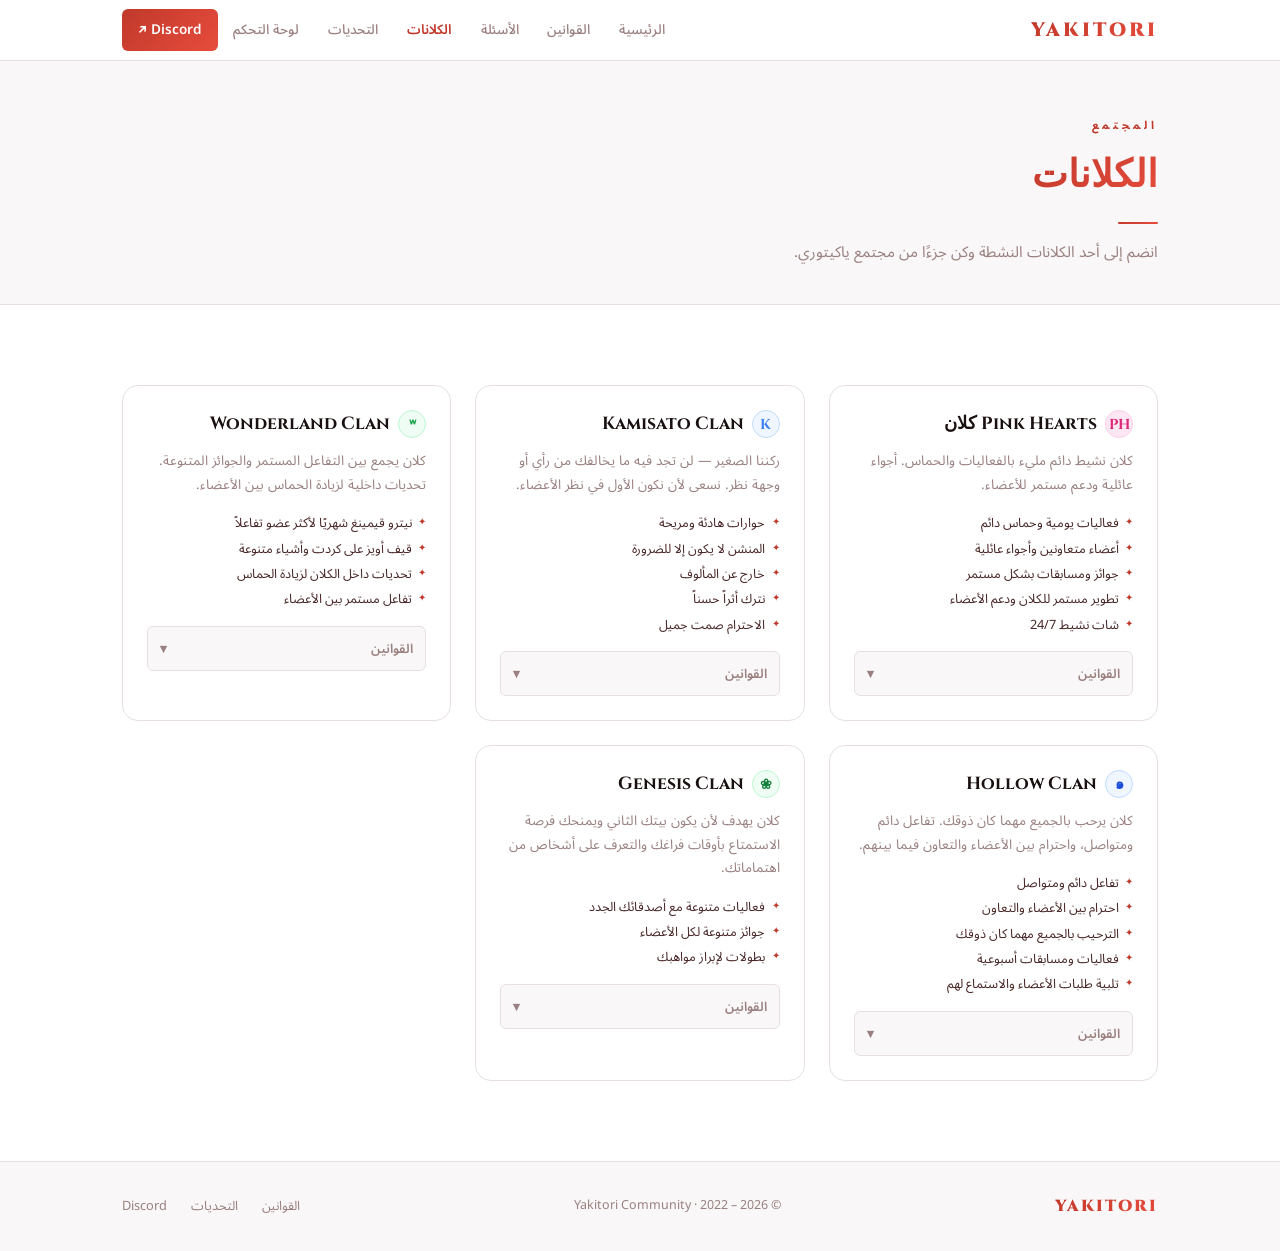
==== clans.html @ ee735bf2 "Create clans.html" ====
<!DOCTYPE html>
<html lang="ar" dir="rtl">
<head>
<meta charset="UTF-8">
<meta name="viewport" content="width=device-width,initial-scale=1">
<title>Yakitori — الكلانات</title>
<link rel="stylesheet" href="styles.css">
</head>
<body>

<nav>
  <div class="nav-inner">
    <a href="index.html" class="nav-logo">YAKITORI</a>
    <ul class="nav-links">
      <li><a href="index.html">الرئيسية</a></li>
      <li><a href="index.html#rules">القوانين</a></li>
      <li><a href="index.html#faq">الأسئلة</a></li>
      <li><a href="clans.html" class="active">الكلانات</a></li>
      <li><a href="challenges.html">التحديات</a></li>
      <li><a href="dashboard.html">لوحة التحكم</a></li>
      <li><a href="#" class="nav-discord">Discord ↗</a></li>
    </ul>
    <button class="nav-menu-btn" onclick="toggleMobileNav()">☰</button>
  </div>
  <div class="nav-mobile" id="mobileNav">
    <a href="index.html">الرئيسية</a>
    <a href="index.html#rules">القوانين</a>
    <a href="clans.html" class="active">الكلانات</a>
    <a href="challenges.html">التحديات</a>
    <a href="dashboard.html">لوحة التحكم</a>
    <a href="#">Discord ↗</a>
  </div>
</nav>

<!-- PAGE HEADER -->
<div style="padding:3.5rem 0 2.5rem;border-bottom:1px solid var(--border);background:var(--off)">
  <div class="page">
    <div class="sec-label">المجتمع</div>
    <h1 class="sec-title"><span class="grad">الكلانات</span></h1>
    <div class="divider"></div>
    <p class="sec-sub">انضم إلى أحد الكلانات النشطة وكن جزءًا من مجتمع ياكيتوري.</p>
  </div>
</div>

<!-- CLANS GRID -->
<section class="section">
  <div class="page">
    <div class="clans-grid">

      <!-- Hello Kitty / PH -->
      <div class="clan-card">
        <img class="clan-banner" src="assets/clans/hellokitty.webp" alt="PH Pink Hearts" onerror="this.style.display='none'">
        <div class="clan-body">
          <div class="clan-name">
            <div class="clan-symbol" style="background:#fce7f3;color:#db2777;border-color:#fbcfe8">PH</div>
            Pink Hearts كلان
          </div>
          <p class="clan-desc">كلان نشيط دائم مليء بالفعاليات والحماس. أجواء عائلية ودعم مستمر للأعضاء.</p>
          <ul class="clan-features">
            <li>فعاليات يومية وحماس دائم</li>
            <li>أعضاء متعاونين وأجواء عائلية</li>
            <li>جوائز ومسابقات بشكل مستمر</li>
            <li>تطوير مستمر للكلان ودعم الأعضاء</li>
            <li>شات نشيط 24/7</li>
          </ul>
          <button class="clan-rules-toggle" onclick="toggleRules(this)">
            القوانين <span>▾</span>
          </button>
          <div class="clan-rules-body">
            <ul class="clan-rules-list">
              <li>احترام جميع الأعضاء وهدم التقليل من أحد</li>
              <li>الالتزام بتعليمات الإدارة</li>
              <li>عدم إثارة المشاكل أو الدراما</li>
              <li>التفاعل المستمر وعدم السحب الطويل</li>
              <li>وضع شعار الكلان (إجباري)</li>
            </ul>
          </div>
        </div>
      </div>

      <!-- Kamisato -->
      <div class="clan-card">
        <img class="clan-banner" src="assets/clans/kamisato.webp" alt="Kamisato" onerror="this.style.display='none'">
        <div class="clan-body">
          <div class="clan-name">
            <div class="clan-symbol" style="background:#eff6ff;color:#3b82f6;border-color:#bfdbfe">K</div>
            Kamisato Clan
          </div>
          <p class="clan-desc">ركننا الصغير — لن تجد فيه ما يخالفك من رأي أو وجهة نظر. نسعى لأن نكون الأول في نظر الأعضاء.</p>
          <ul class="clan-features">
            <li>حوارات هادئة ومريحة</li>
            <li>المنشن لا يكون إلا للضرورة</li>
            <li>خارج عن المألوف</li>
            <li>نترك أثراً حسناً</li>
            <li>الاحترام صمت جميل</li>
          </ul>
          <button class="clan-rules-toggle" onclick="toggleRules(this)">
            القوانين <span>▾</span>
          </button>
          <div class="clan-rules-body">
            <ul class="clan-rules-list">
              <li>يمنع التنابز بالألقاب أو الألفاظ النابية</li>
              <li>احترام خصوصية الأعضاء</li>
              <li>يمنع ذكر أو ترويج لسيرفر آخر في الكلان</li>
              <li>يرجى احترام بقية أعضاء الكلانات المجاورة</li>
              <li>الإساءة للكلانات الأخرى بسبب الخسارة يعرضك للطرد مباشرة</li>
              <li>يمنع تجاوز الحدود الشرعية بين الجنسين في الحديث</li>
            </ul>
          </div>
        </div>
      </div>

      <!-- Wonderland -->
      <div class="clan-card">
        <img class="clan-banner" src="assets/clans/wonderland.webp" alt="Wonderland" onerror="this.style.display='none'">
        <div class="clan-body">
          <div class="clan-name">
            <div class="clan-symbol" style="background:#f0fdf4;color:#16a34a;border-color:#bbf7d0">ʷ</div>
            Wonderland Clan
          </div>
          <p class="clan-desc">كلان يجمع بين التفاعل المستمر والجوائز المتنوعة. تحديات داخلية لزيادة الحماس بين الأعضاء.</p>
          <ul class="clan-features">
            <li>نيترو قيمينغ شهريًا لأكثر عضو تفاعلاً</li>
            <li>قيف أويز على كردت وأشياء متنوعة</li>
            <li>تحديات داخل الكلان لزيادة الحماس</li>
            <li>تفاعل مستمر بين الأعضاء</li>
          </ul>
          <button class="clan-rules-toggle" onclick="toggleRules(this)">
            القوانين <span>▾</span>
          </button>
          <div class="clan-rules-body">
            <ul class="clan-rules-list">
              <li>التفاعل والمشاركة مع الكلان</li>
              <li>احترام جميع الأعضاء والالتزام بقوانين السيرفر</li>
              <li>وضع شعار الكلان: ʷ</li>
            </ul>
          </div>
        </div>
      </div>

      <!-- Hollow -->
      <div class="clan-card">
        <img class="clan-banner" src="assets/clans/hollow.webp" alt="Hollow" onerror="this.style.display='none'">
        <div class="clan-body">
          <div class="clan-name">
            <div class="clan-symbol" style="background:#eff6ff;color:#1d4ed8;border-color:#bfdbfe">๑</div>
            Hollow Clan
          </div>
          <p class="clan-desc">كلان يرحب بالجميع مهما كان ذوقك. تفاعل دائم ومتواصل، واحترام بين الأعضاء والتعاون فيما بينهم.</p>
          <ul class="clan-features">
            <li>تفاعل دائم ومتواصل</li>
            <li>احترام بين الأعضاء والتعاون</li>
            <li>الترحيب بالجميع مهما كان ذوقك</li>
            <li>فعاليات ومسابقات أسبوعية</li>
            <li>تلبية طلبات الأعضاء والاستماع لهم</li>
          </ul>
          <button class="clan-rules-toggle" onclick="toggleRules(this)">
            القوانين <span>▾</span>
          </button>
          <div class="clan-rules-body">
            <ul class="clan-rules-list">
              <li>احترام الأعضاء وعدم التقليل من أحد</li>
              <li>الالتزام بتعليمات القائد والنائب</li>
              <li>عدم إثارة مشاكل داخل الكلان بين الأعضاء</li>
              <li>تفاعل جيد أسبوعيًا</li>
              <li>وضع شعار الكلان: ๑</li>
            </ul>
          </div>
        </div>
      </div>

      <!-- Genesis -->
      <div class="clan-card">
        <img class="clan-banner" src="assets/clans/genesis.webp" alt="Genesis Clan" onerror="this.style.display='none'">
        <div class="clan-body">
          <div class="clan-name">
            <div class="clan-symbol" style="background:#f0fdf4;color:#15803d;border-color:#bbf7d0">❀</div>
            Genesis Clan
          </div>
          <p class="clan-desc">كلان يهدف لأن يكون بيتك الثاني ويمنحك فرصة الاستمتاع بأوقات فراغك والتعرف على أشخاص من اهتماماتك.</p>
          <ul class="clan-features">
            <li>فعاليات متنوعة مع أصدقائك الجدد</li>
            <li>جوائز متنوعة لكل الأعضاء</li>
            <li>بطولات لإبراز مواهبك</li>
          </ul>
          <button class="clan-rules-toggle" onclick="toggleRules(this)">
            القوانين <span>▾</span>
          </button>
          <div class="clan-rules-body">
            <ul class="clan-rules-list">
              <li>يمنع الإساءة أو التحدث بطريقة مهينة مع أي شخص أو على اهتماماته</li>
              <li>يمنع التلميح عن الأشياء المخلة</li>
              <li>يمنع السب والشتم</li>
            </ul>
          </div>
        </div>
      </div>

    </div>
  </div>
</section>

<footer>
  <div class="footer-inner">
    <div class="footer-logo">YAKITORI</div>
    <div class="footer-copy">© Yakitori Community · 2022 – 2026</div>
    <div class="footer-links">
      <a href="index.html#rules">القوانين</a>
      <a href="challenges.html">التحديات</a>
      <a href="#">Discord</a>
    </div>
  </div>
</footer>

<script>
function toggleMobileNav(){
  document.getElementById('mobileNav').classList.toggle('open');
}
function toggleRules(btn){
  const body = btn.nextElementSibling;
  body.classList.toggle('open');
  btn.querySelector('span').textContent = body.classList.contains('open') ? '▴' : '▾';
}
</script>
</body>
</html>
---- styles.css ----
@import url('https://fonts.googleapis.com/css2?family=Cinzel:wght@400;600;700;900&family=Noto+Sans+Arabic:wght@300;400;500;600;700&family=Outfit:wght@300;400;500;600;700;800&display=swap');

:root {
  --white:#ffffff;--off:#f9f7f7;--light:#f2eeee;--border:#e8e0e0;--border2:#d4c8c8;
  --red:#c0392b;--red2:#e74c3c;--red-dim:#f5e8e8;--red-mid:#fadada;
  --grad:linear-gradient(135deg,#c0392b,#e74c3c);
  --grad2:linear-gradient(135deg,#e74c3c,#c0392b 60%,#8b1a2a);
  --text:#1a1010;--text2:#4a2828;--muted:#9a8080;--muted2:#c8b8b8;
  --radius:8px;--radius-lg:16px;
  --shadow:0 2px 16px rgba(192,57,43,0.08);--shadow2:0 8px 40px rgba(192,57,43,0.12);
}
*,*::before,*::after{box-sizing:border-box;margin:0;padding:0}
html{scroll-behavior:smooth}
body{font-family:'Noto Sans Arabic','Outfit',sans-serif;background:var(--white);color:var(--text);direction:rtl;line-height:1.6;overflow-x:hidden;-webkit-font-smoothing:antialiased}
img{display:block;max-width:100%}
a{text-decoration:none;color:inherit}
.en{font-family:'Cinzel','Outfit',serif;direction:ltr;display:inline-block}

/* NAV */
nav{position:sticky;top:0;z-index:200;background:rgba(255,255,255,0.93);backdrop-filter:blur(16px);border-bottom:1px solid var(--border)}
.nav-inner{max-width:1100px;margin:0 auto;padding:0 2rem;height:60px;display:flex;align-items:center;justify-content:space-between}
.nav-logo{font-family:'Cinzel',serif;font-weight:900;font-size:1.2rem;letter-spacing:3px;background:var(--grad);-webkit-background-clip:text;-webkit-text-fill-color:transparent;background-clip:text;text-transform:uppercase}
.nav-links{display:flex;align-items:center;gap:.1rem;list-style:none}
.nav-links a{padding:.4rem .85rem;font-size:.85rem;font-weight:500;color:var(--muted);border-radius:6px;transition:all .2s;white-space:nowrap}
.nav-links a:hover{color:var(--red);background:var(--red-dim)}
.nav-links a.active{color:var(--red);font-weight:600}
.nav-discord{background:var(--grad)!important;color:white!important;font-weight:600!important;padding:.4rem 1rem!important}
.nav-discord:hover{opacity:.88;transform:translateY(-1px)}
.nav-menu-btn{display:none;background:none;border:none;cursor:pointer;color:var(--text);font-size:1.4rem;line-height:1}
.nav-mobile{display:none;flex-direction:column;background:white;border-bottom:1px solid var(--border);padding:.75rem 2rem 1rem;gap:.25rem}
.nav-mobile a{padding:.6rem .85rem;font-size:.9rem;font-weight:500;color:var(--muted);border-radius:6px;transition:all .2s;display:block}
.nav-mobile a:hover{color:var(--red);background:var(--red-dim)}
.nav-mobile.open{display:flex}

/* LAYOUT */
.page{max-width:1100px;margin:0 auto;padding:0 2rem}
.section{padding:5rem 0}
.section-sm{padding:3rem 0}
.sec-label{font-size:.7rem;font-weight:700;letter-spacing:4px;text-transform:uppercase;color:var(--red);margin-bottom:.6rem}
.sec-title{font-family:'Cinzel',serif;font-size:clamp(1.6rem,3.5vw,2.4rem);font-weight:700;color:var(--text);margin-bottom:.5rem}
.sec-title .grad{background:var(--grad);-webkit-background-clip:text;-webkit-text-fill-color:transparent;background-clip:text}
.sec-sub{font-size:.95rem;color:var(--muted);max-width:520px}
.sec-header{margin-bottom:3rem}
.sec-header.center{text-align:center}
.sec-header.center .sec-sub{margin:0 auto}
.divider{width:40px;height:2px;background:var(--grad);margin:1rem 0;border-radius:2px}
.divider.center{margin:1rem auto}
.sep{border:none;border-top:1px solid var(--border);margin:2.5rem 0}

/* BUTTONS */
.btn{display:inline-flex;align-items:center;gap:.45rem;padding:.65rem 1.5rem;border-radius:var(--radius);font-size:.875rem;font-weight:600;cursor:pointer;border:none;font-family:inherit;transition:all .22s;line-height:1;white-space:nowrap}
.btn-primary{background:var(--grad);color:white;box-shadow:0 4px 14px rgba(192,57,43,.3)}
.btn-primary:hover{transform:translateY(-2px);box-shadow:0 6px 20px rgba(192,57,43,.4)}
.btn-outline{background:white;color:var(--red);border:1.5px solid var(--red)}
.btn-outline:hover{background:var(--red-dim)}
.btn-ghost{background:none;color:var(--muted);border:1px solid var(--border)}
.btn-ghost:hover{border-color:var(--border2);color:var(--text)}
.btn-sm{padding:.45rem 1rem;font-size:.8rem}
.btn-danger{background:#fee2e2;color:#dc2626;border:1px solid #fecaca}
.btn-danger:hover{background:#fecaca}

/* CARDS */
.card{background:white;border:1px solid var(--border);border-radius:var(--radius-lg);padding:1.75rem;transition:all .25s}
.card:hover{border-color:var(--border2);box-shadow:var(--shadow2);transform:translateY(-3px)}
.card-flat{background:var(--off);border-radius:var(--radius-lg);padding:1.75rem}
.badge{display:inline-flex;align-items:center;gap:.3rem;padding:.25rem .7rem;border-radius:100px;font-size:.72rem;font-weight:600;letter-spacing:.5px}
.badge-red{background:var(--red-dim);color:var(--red);border:1px solid var(--red-mid)}
.badge-gray{background:var(--light);color:var(--muted)}
.dot{display:inline-block;width:7px;height:7px;border-radius:50%;vertical-align:middle}
.dot.green{background:#16a34a;animation:blink 2s infinite}
.dot.gray{background:var(--muted2)}
@keyframes blink{0%,100%{opacity:1}50%{opacity:.3}}

/* HERO */
.hero{padding:7rem 0 5rem;border-bottom:1px solid var(--border);position:relative;overflow:hidden}
.hero::before{content:'';position:absolute;top:-80px;left:-80px;width:400px;height:400px;background:radial-gradient(circle,rgba(192,57,43,.05) 0%,transparent 70%);pointer-events:none}
.hero-inner{max-width:1100px;margin:0 auto;padding:0 2rem;display:grid;grid-template-columns:1fr 1fr;gap:4rem;align-items:center}
.hero-tag{display:inline-flex;align-items:center;gap:.4rem;font-size:.75rem;font-weight:700;letter-spacing:2px;text-transform:uppercase;color:var(--red);margin-bottom:1.25rem}
.hero-tag::before{content:'';display:inline-block;width:20px;height:1.5px;background:var(--red)}
.hero h1{font-family:'Cinzel',serif;font-size:clamp(2.5rem,5vw,4rem);font-weight:900;letter-spacing:-1px;line-height:1.05;margin-bottom:1.25rem}
.hero h1 .grad{background:var(--grad2);-webkit-background-clip:text;-webkit-text-fill-color:transparent;background-clip:text}
.hero-desc{font-size:1rem;color:var(--muted);line-height:1.8;margin-bottom:2rem;max-width:420px}
.hero-btns{display:flex;gap:.75rem;flex-wrap:wrap}
.hero-visual{display:flex;justify-content:center}
.hero-img-wrap{width:100%;max-width:440px;border-radius:var(--radius-lg);overflow:hidden;border:1px solid var(--border);box-shadow:var(--shadow2)}
.hero-img-wrap img{width:100%;height:280px;object-fit:cover}

/* STATS BAR */
.stats-bar{background:var(--off);border-bottom:1px solid var(--border);padding:1.25rem 0}
.stats-inner{max-width:1100px;margin:0 auto;padding:0 2rem;display:flex;justify-content:center;gap:3rem;flex-wrap:wrap}
.stat-item{text-align:center}
.stat-num{font-family:'Cinzel',serif;font-size:1.6rem;font-weight:700}
.stat-num.red{background:var(--grad);-webkit-background-clip:text;-webkit-text-fill-color:transparent;background-clip:text}
.stat-num.green{color:#16a34a}
.stat-num.gray{color:var(--muted)}
.stat-label{font-size:.7rem;color:var(--muted);letter-spacing:1.5px;text-transform:uppercase;margin-top:.15rem}

/* RULES */
.rules-hero{width:100%;border-radius:var(--radius-lg);overflow:hidden;margin-bottom:3rem;max-height:320px;border:1px solid var(--border)}
.rules-hero img{width:100%;height:100%;object-fit:cover}
.rule-list{display:flex;flex-direction:column;gap:0}
.rule-item{display:grid;grid-template-columns:56px 1fr;gap:1.25rem;align-items:flex-start;padding:1.75rem 0;border-bottom:1px solid var(--border)}
.rule-item:last-child{border-bottom:none}
.rule-num{font-family:'Cinzel',serif;font-size:2rem;font-weight:900;background:var(--grad);-webkit-background-clip:text;-webkit-text-fill-color:transparent;background-clip:text;line-height:1;padding-top:4px}
.rule-body h3{font-size:1rem;font-weight:700;color:var(--text);margin-bottom:.35rem}
.rule-body p,.rule-body li{font-size:.875rem;color:var(--muted);line-height:1.75}
.rule-body ul{list-style:none;margin-top:.35rem;display:flex;flex-direction:column;gap:.15rem}
.rule-body ul li{padding-right:1rem;position:relative}
.rule-body ul li::before{content:'·';position:absolute;right:0;color:var(--red);font-weight:700}

/* FAQ */
.faq-list{display:flex;flex-direction:column;gap:0}
.faq-item{border-bottom:1px solid var(--border)}
.faq-item:first-child{border-top:1px solid var(--border)}
.faq-btn{width:100%;background:none;border:none;cursor:pointer;font-family:inherit;display:flex;justify-content:space-between;align-items:center;padding:1.25rem 0;text-align:right;gap:1rem;transition:color .2s}
.faq-q-text{font-size:.95rem;font-weight:600;color:var(--text)}
.faq-btn:hover .faq-q-text{color:var(--red)}
.faq-icon{flex-shrink:0;width:22px;height:22px;border-radius:50%;border:1.5px solid var(--border2);display:flex;align-items:center;justify-content:center;font-size:.9rem;color:var(--red);transition:all .25s}
.faq-item.open .faq-icon{background:var(--red);color:white;border-color:var(--red);transform:rotate(45deg)}
.faq-answer{max-height:0;overflow:hidden;transition:max-height .35s ease}
.faq-answer-inner{padding-bottom:1.25rem;font-size:.875rem;color:var(--muted);line-height:1.8}
.faq-item.open .faq-answer{max-height:400px}

/* ABOUT */
.about-grid{display:grid;grid-template-columns:1fr 1fr;gap:4rem;align-items:center}
.about-img{border-radius:var(--radius-lg);overflow:hidden;border:1px solid var(--border)}
.about-img img{width:100%;height:300px;object-fit:cover}
.about-text p{font-size:.95rem;color:var(--muted);line-height:1.9;margin-bottom:1rem}
.about-features{display:grid;grid-template-columns:1fr 1fr;gap:.75rem;margin-top:1.5rem}
.about-feat{display:flex;align-items:flex-start;gap:.6rem;font-size:.85rem;color:var(--text2)}
.about-feat-dot{width:6px;height:6px;border-radius:50%;background:var(--red);margin-top:6px;flex-shrink:0}

/* CLANS */
.clans-grid{display:grid;grid-template-columns:repeat(auto-fill,minmax(300px,1fr));gap:1.5rem}
.clan-card{background:white;border:1px solid var(--border);border-radius:var(--radius-lg);overflow:hidden;transition:all .25s}
.clan-card:hover{border-color:var(--border2);box-shadow:var(--shadow2);transform:translateY(-4px)}
.clan-banner{width:100%;height:160px;object-fit:cover;display:block;background:var(--light)}
.clan-body{padding:1.5rem}
.clan-name{font-family:'Cinzel',serif;font-size:1.1rem;font-weight:700;margin-bottom:.75rem;display:flex;align-items:center;gap:.5rem}
.clan-symbol{width:28px;height:28px;border-radius:50%;background:var(--red-dim);display:flex;align-items:center;justify-content:center;font-size:.9rem;color:var(--red);font-weight:700;border:1px solid var(--red-mid);flex-shrink:0}
.clan-desc{font-size:.84rem;color:var(--muted);line-height:1.75;margin-bottom:1rem}
.clan-features{list-style:none;display:flex;flex-direction:column;gap:.3rem;margin-bottom:1rem}
.clan-features li{font-size:.8rem;color:var(--text2);padding-right:.9rem;position:relative}
.clan-features li::before{content:'✦';position:absolute;right:0;font-size:.6rem;color:var(--red);top:2px}
.clan-rules-toggle{width:100%;background:var(--off);border:1px solid var(--border);border-radius:6px;padding:.5rem .75rem;font-size:.8rem;font-weight:600;color:var(--muted);cursor:pointer;font-family:inherit;text-align:right;display:flex;justify-content:space-between;transition:all .2s}
.clan-rules-toggle:hover{border-color:var(--border2);color:var(--text)}
.clan-rules-body{max-height:0;overflow:hidden;transition:max-height .3s}
.clan-rules-body.open{max-height:400px}
.clan-rules-list{list-style:none;padding:.75rem 0 0;display:flex;flex-direction:column;gap:.3rem}
.clan-rules-list li{font-size:.8rem;color:var(--muted);padding-right:1.1rem;position:relative;line-height:1.6}
.clan-rules-list li::before{content:'⛔';position:absolute;right:0;font-size:.6rem;top:3px}

/* CHALLENGES */
.challenges-grid{display:grid;grid-template-columns:repeat(3,1fr);gap:1.25rem}
.challenge-col-header{padding:.875rem 1.25rem;border-radius:var(--radius) var(--radius) 0 0;display:flex;align-items:center;justify-content:space-between;border:1px solid var(--border);border-bottom:none}
.challenge-col-header.easy{background:#f0fdf4;border-color:#bbf7d0}
.challenge-col-header.medium{background:#fffbeb;border-color:#fde68a}
.challenge-col-header.hard{background:#fff1f2;border-color:#fecdd3}
.col-label{font-weight:700;font-size:.875rem}
.col-label.easy{color:#16a34a}
.col-label.medium{color:#d97706}
.col-label.hard{color:var(--red)}
.challenge-card{padding:1.1rem 1.25rem;border:1px solid var(--border);border-top:none;background:white;transition:background .2s}
.challenge-card:last-child{border-radius:0 0 var(--radius) var(--radius)}
.challenge-card:hover{background:var(--off)}
.ch-title{font-size:.875rem;font-weight:700;color:var(--text);margin-bottom:.3rem}
.ch-desc{font-size:.78rem;color:var(--muted);line-height:1.6;margin-bottom:.6rem}
.ch-rewards{display:flex;gap:.4rem;flex-wrap:wrap}
.ch-reward{font-size:.7rem;font-weight:600;padding:.18rem .5rem;border-radius:100px;background:var(--red-dim);color:var(--red);border:1px solid var(--red-mid)}

/* WHEEL */
.wheel-wrap{background:var(--off);border:1px solid var(--border);border-radius:var(--radius-lg);padding:3rem 2rem;text-align:center;max-width:440px;margin:0 auto}
.wheel-canvas-wrap{position:relative;width:280px;height:280px;margin:1.5rem auto}
#wheelCanvas{border-radius:50%;box-shadow:var(--shadow2)}
.wheel-needle{position:absolute;top:-16px;left:50%;transform:translateX(-50%);font-size:1.6rem}
.wheel-result{margin-top:1rem;font-size:1rem;font-weight:700;color:var(--text);min-height:24px}
.wheel-next{font-size:.8rem;color:var(--muted);margin-top:.35rem}

/* REVIEWS */
.reviews-grid{display:grid;grid-template-columns:repeat(auto-fill,minmax(240px,1fr));gap:1.25rem;margin-bottom:2rem}
.review-card{background:white;border:1px solid var(--border);border-radius:var(--radius-lg);padding:1.5rem}
.review-stars{color:#f59e0b;font-size:.9rem;margin-bottom:.6rem;letter-spacing:2px}
.review-text{font-size:.875rem;color:var(--muted);line-height:1.75;margin-bottom:1rem}
.review-author{font-size:.8rem;font-weight:700;color:var(--text2)}
.review-form{background:var(--off);border:1px solid var(--border);border-radius:var(--radius-lg);padding:2rem;max-width:520px}
.review-form h3{font-size:1rem;font-weight:700;margin-bottom:1.5rem}
.form-group{margin-bottom:1rem}
.form-group label{display:block;font-size:.8rem;font-weight:600;color:var(--text2);margin-bottom:.4rem}
.form-group textarea,.form-group select{width:100%;padding:.65rem .9rem;border:1px solid var(--border);border-radius:var(--radius);font-family:inherit;font-size:.875rem;background:white;color:var(--text);outline:none;transition:border-color .2s;resize:vertical;direction:rtl}
.form-group textarea:focus,.form-group select:focus{border-color:var(--red)}
.stars-input{display:flex;gap:.25rem;margin-bottom:.25rem}
.star-btn{background:none;border:none;cursor:pointer;font-size:1.4rem;color:var(--muted2);transition:color .15s;padding:0}
.star-btn.active{color:#f59e0b}

/* DASHBOARD */
.dash-layout{display:grid;grid-template-columns:200px 1fr;gap:2.5rem;min-height:70vh}
.dash-sidebar{border-left:1px solid var(--border);padding-left:2rem}
.dash-sidebar-title{font-size:.7rem;letter-spacing:2px;text-transform:uppercase;color:var(--muted);font-weight:700;margin-bottom:.75rem;padding:0 .5rem}
.dash-nav{list-style:none;display:flex;flex-direction:column;gap:.1rem}
.dash-nav a{display:flex;align-items:center;gap:.6rem;padding:.55rem .75rem;border-radius:6px;font-size:.875rem;font-weight:500;color:var(--muted);transition:all .2s}
.dash-nav a:hover{color:var(--text);background:var(--off)}
.dash-nav a.active{color:var(--red);background:var(--red-dim);font-weight:600}
.dash-section{display:none}
.dash-section.active{display:block}
.dash-grid-2{display:grid;grid-template-columns:1fr 1fr;gap:1rem}
.dash-grid-3{display:grid;grid-template-columns:repeat(3,1fr);gap:1rem}
.dash-card{background:white;border:1px solid var(--border);border-radius:var(--radius-lg);padding:1.5rem}
.dash-card h4{font-size:.72rem;font-weight:700;letter-spacing:1px;text-transform:uppercase;color:var(--muted);margin-bottom:.5rem}
.dash-card .big-num{font-family:'Cinzel',serif;font-size:2rem;font-weight:700;background:var(--grad);-webkit-background-clip:text;-webkit-text-fill-color:transparent;background-clip:text}
.dash-card .sub-text{font-size:.78rem;color:var(--muted);margin-top:.25rem}
.dash-table{width:100%;border-collapse:collapse;font-size:.85rem}
.dash-table th{text-align:right;padding:.6rem .75rem;font-size:.72rem;font-weight:700;letter-spacing:1px;text-transform:uppercase;color:var(--muted);border-bottom:1px solid var(--border);white-space:nowrap}
.dash-table td{padding:.75rem;border-bottom:1px solid var(--border);color:var(--text2)}
.dash-table tr:last-child td{border-bottom:none}
.dash-table tr:hover td{background:var(--off)}
.wip-banner{background:var(--off);border:1px dashed var(--border2);border-radius:var(--radius-lg);padding:4rem 2rem;text-align:center}
.wip-icon{font-size:2.5rem;margin-bottom:1rem}
.wip-title{font-family:'Cinzel',serif;font-size:1.2rem;font-weight:700;margin-bottom:.5rem}
.wip-sub{font-size:.875rem;color:var(--muted)}

/* FOOTER */
footer{border-top:1px solid var(--border);padding:2rem 0;background:var(--off)}
.footer-inner{max-width:1100px;margin:0 auto;padding:0 2rem;display:flex;justify-content:space-between;align-items:center;flex-wrap:wrap;gap:1rem}
.footer-logo{font-family:'Cinzel',serif;font-weight:900;font-size:1rem;letter-spacing:2px;background:var(--grad);-webkit-background-clip:text;-webkit-text-fill-color:transparent;background-clip:text}
.footer-copy{font-size:.78rem;color:var(--muted)}
.footer-links{display:flex;gap:1.5rem}
.footer-links a{font-size:.8rem;color:var(--muted);transition:color .2s}
.footer-links a:hover{color:var(--red)}

/* TOAST */
.toast{position:fixed;bottom:2rem;left:50%;transform:translateX(-50%) translateY(20px);background:var(--text);color:white;padding:.75rem 1.5rem;border-radius:100px;font-size:.875rem;font-weight:600;opacity:0;pointer-events:none;transition:all .3s;z-index:999;white-space:nowrap}
.toast.show{opacity:1;transform:translateX(-50%) translateY(0)}

/* RESPONSIVE */
@media(max-width:768px){
  .nav-links{display:none}
  .nav-menu-btn{display:flex}
  .hero-inner{grid-template-columns:1fr;gap:2rem}
  .hero-visual{display:none}
  .hero{padding:4rem 0 3rem}
  .about-grid,.challenges-grid{grid-template-columns:1fr}
  .clans-grid{grid-template-columns:1fr}
  .dash-layout{grid-template-columns:1fr}
  .dash-sidebar{border-left:none;padding-left:0;border-bottom:1px solid var(--border);padding-bottom:1rem}
  .dash-nav{flex-direction:row;flex-wrap:wrap}
  .dash-grid-2,.dash-grid-3{grid-template-columns:1fr}
  .stats-inner{gap:1.5rem}
  .section{padding:3rem 0}
}
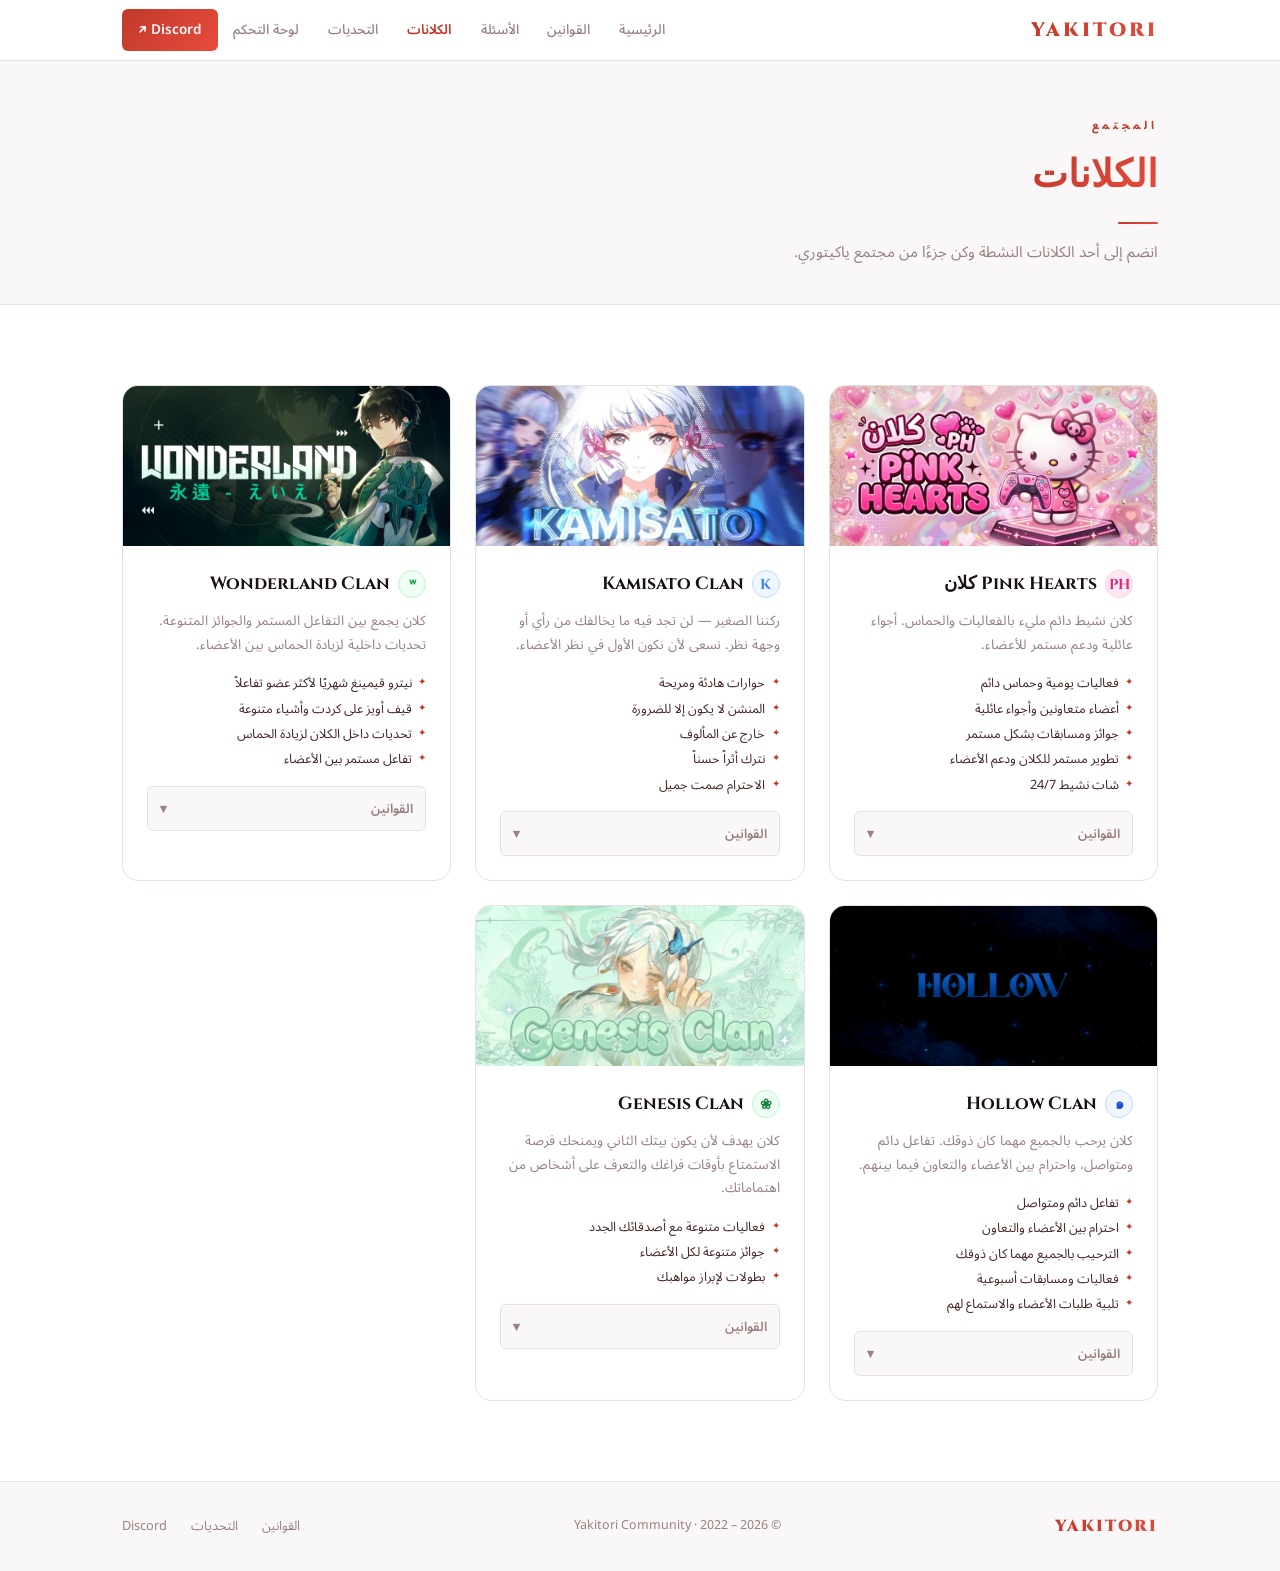
==== commit 70280048: "Update clans.html" ====
--- a/clans.html
+++ b/clans.html
@@ -49,7 +49,7 @@
 
       <!-- Hello Kitty / PH -->
       <div class="clan-card">
-        <img class="clan-banner" src="assets/clans/hellokitty.webp" alt="PH Pink Hearts" onerror="this.style.display='none'">
+      <img class="clan-banner" src="assets/img/hellokitty.webp" alt="PH Pink Hearts" onerror="this.style.display='none'">       
         <div class="clan-body">
           <div class="clan-name">
             <div class="clan-symbol" style="background:#fce7f3;color:#db2777;border-color:#fbcfe8">PH</div>
@@ -80,7 +80,7 @@
 
       <!-- Kamisato -->
       <div class="clan-card">
-        <img class="clan-banner" src="assets/clans/kamisato.webp" alt="Kamisato" onerror="this.style.display='none'">
+      <img class="clan-banner" src="assets/img/kamisato.webp" alt="Kamisato Clan" onerror="this.style.display='none'">   
         <div class="clan-body">
           <div class="clan-name">
             <div class="clan-symbol" style="background:#eff6ff;color:#3b82f6;border-color:#bfdbfe">K</div>
@@ -112,7 +112,7 @@
 
       <!-- Wonderland -->
       <div class="clan-card">
-        <img class="clan-banner" src="assets/clans/wonderland.webp" alt="Wonderland" onerror="this.style.display='none'">
+        <img class="clan-banner" src="assets/img/wonderland.webp" alt="Wonderland Clan" onerror="this.style.display='none'">
         <div class="clan-body">
           <div class="clan-name">
             <div class="clan-symbol" style="background:#f0fdf4;color:#16a34a;border-color:#bbf7d0">ʷ</div>
@@ -140,7 +140,7 @@
 
       <!-- Hollow -->
       <div class="clan-card">
-        <img class="clan-banner" src="assets/clans/hollow.webp" alt="Hollow" onerror="this.style.display='none'">
+        <img class="clan-banner" src="assets/img/hollow.webp" alt="Hollow Clan" onerror="this.style.display='none'">
         <div class="clan-body">
           <div class="clan-name">
             <div class="clan-symbol" style="background:#eff6ff;color:#1d4ed8;border-color:#bfdbfe">๑</div>
@@ -171,7 +171,7 @@
 
       <!-- Genesis -->
       <div class="clan-card">
-        <img class="clan-banner" src="assets/clans/genesis.webp" alt="Genesis Clan" onerror="this.style.display='none'">
+        <img class="clan-banner" src="assets/img/genesis.webp" alt="Genesis Clan" onerror="this.style.display='none'">
         <div class="clan-body">
           <div class="clan-name">
             <div class="clan-symbol" style="background:#f0fdf4;color:#15803d;border-color:#bbf7d0">❀</div>
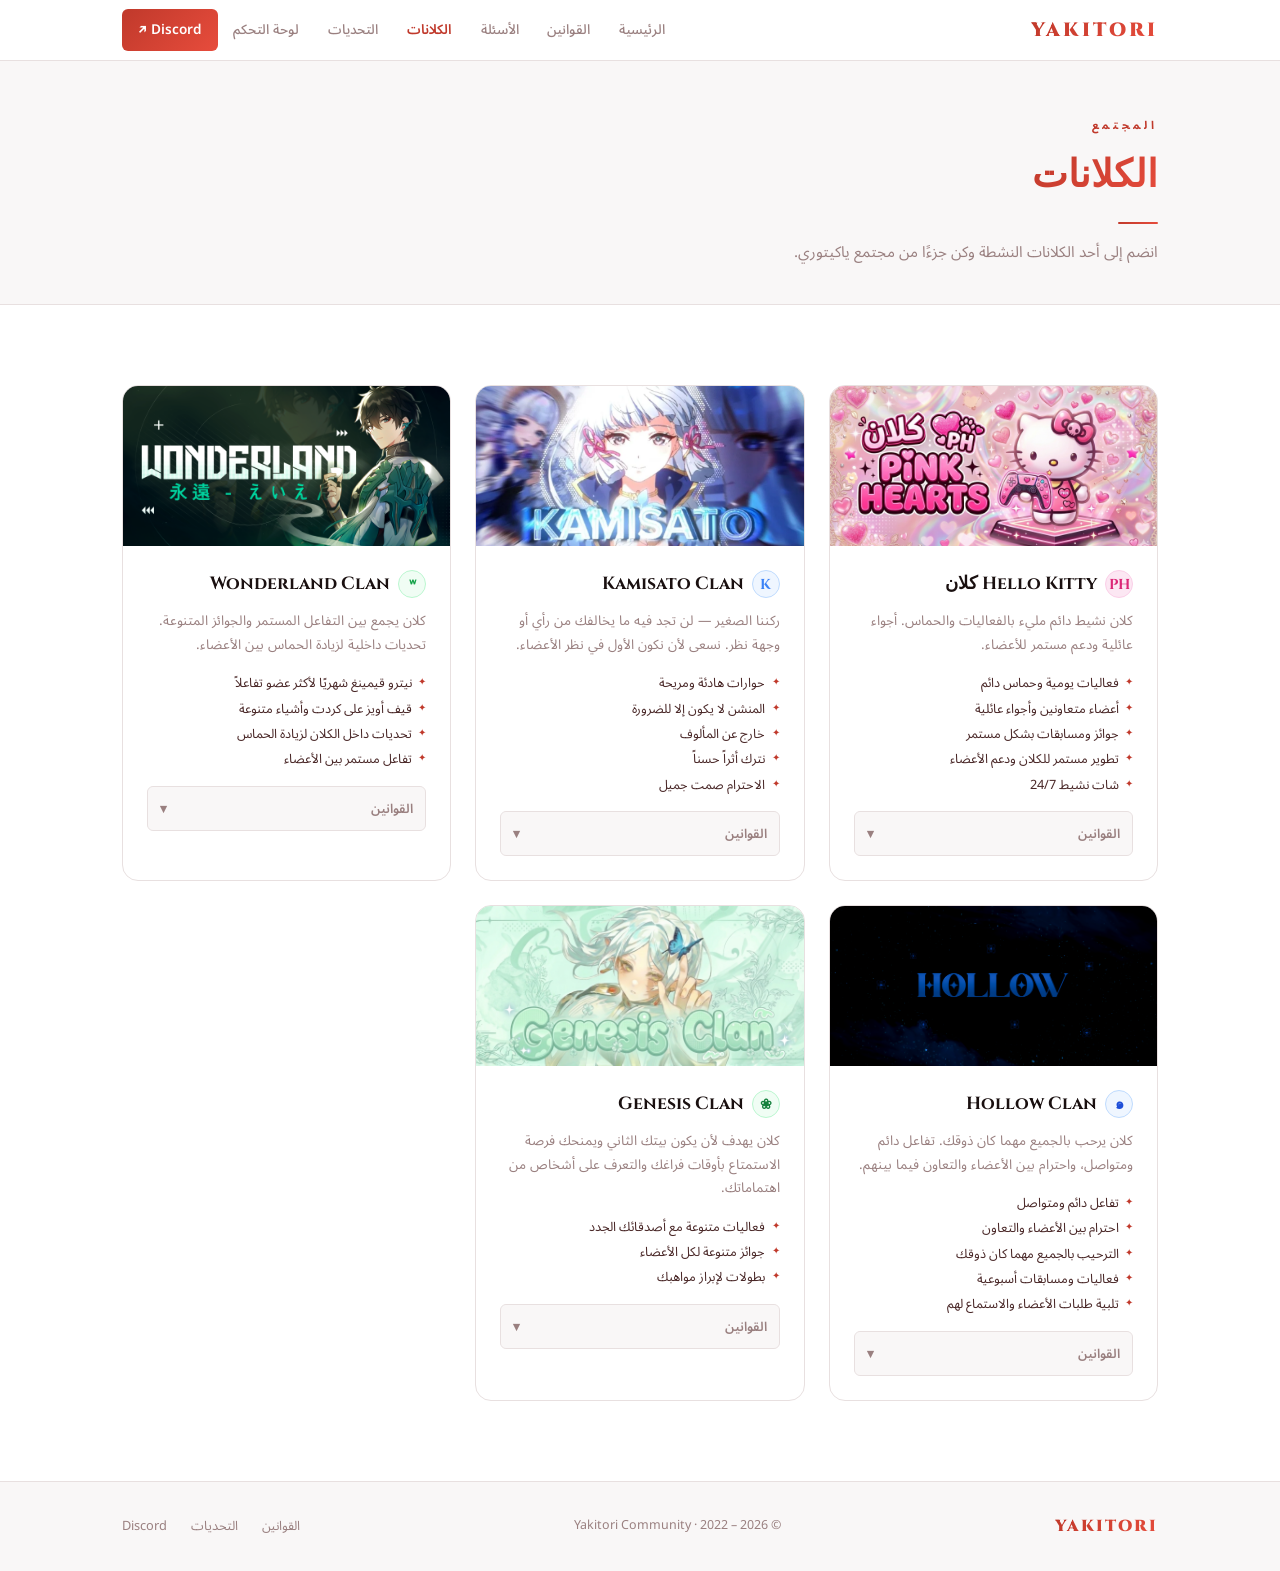
==== commit d88295c2: "Update clans.html" ====
--- a/clans.html
+++ b/clans.html
@@ -53,7 +53,7 @@
         <div class="clan-body">
           <div class="clan-name">
             <div class="clan-symbol" style="background:#fce7f3;color:#db2777;border-color:#fbcfe8">PH</div>
-            Pink Hearts كلان
+            Hello Kitty كلان
           </div>
           <p class="clan-desc">كلان نشيط دائم مليء بالفعاليات والحماس. أجواء عائلية ودعم مستمر للأعضاء.</p>
           <ul class="clan-features">
